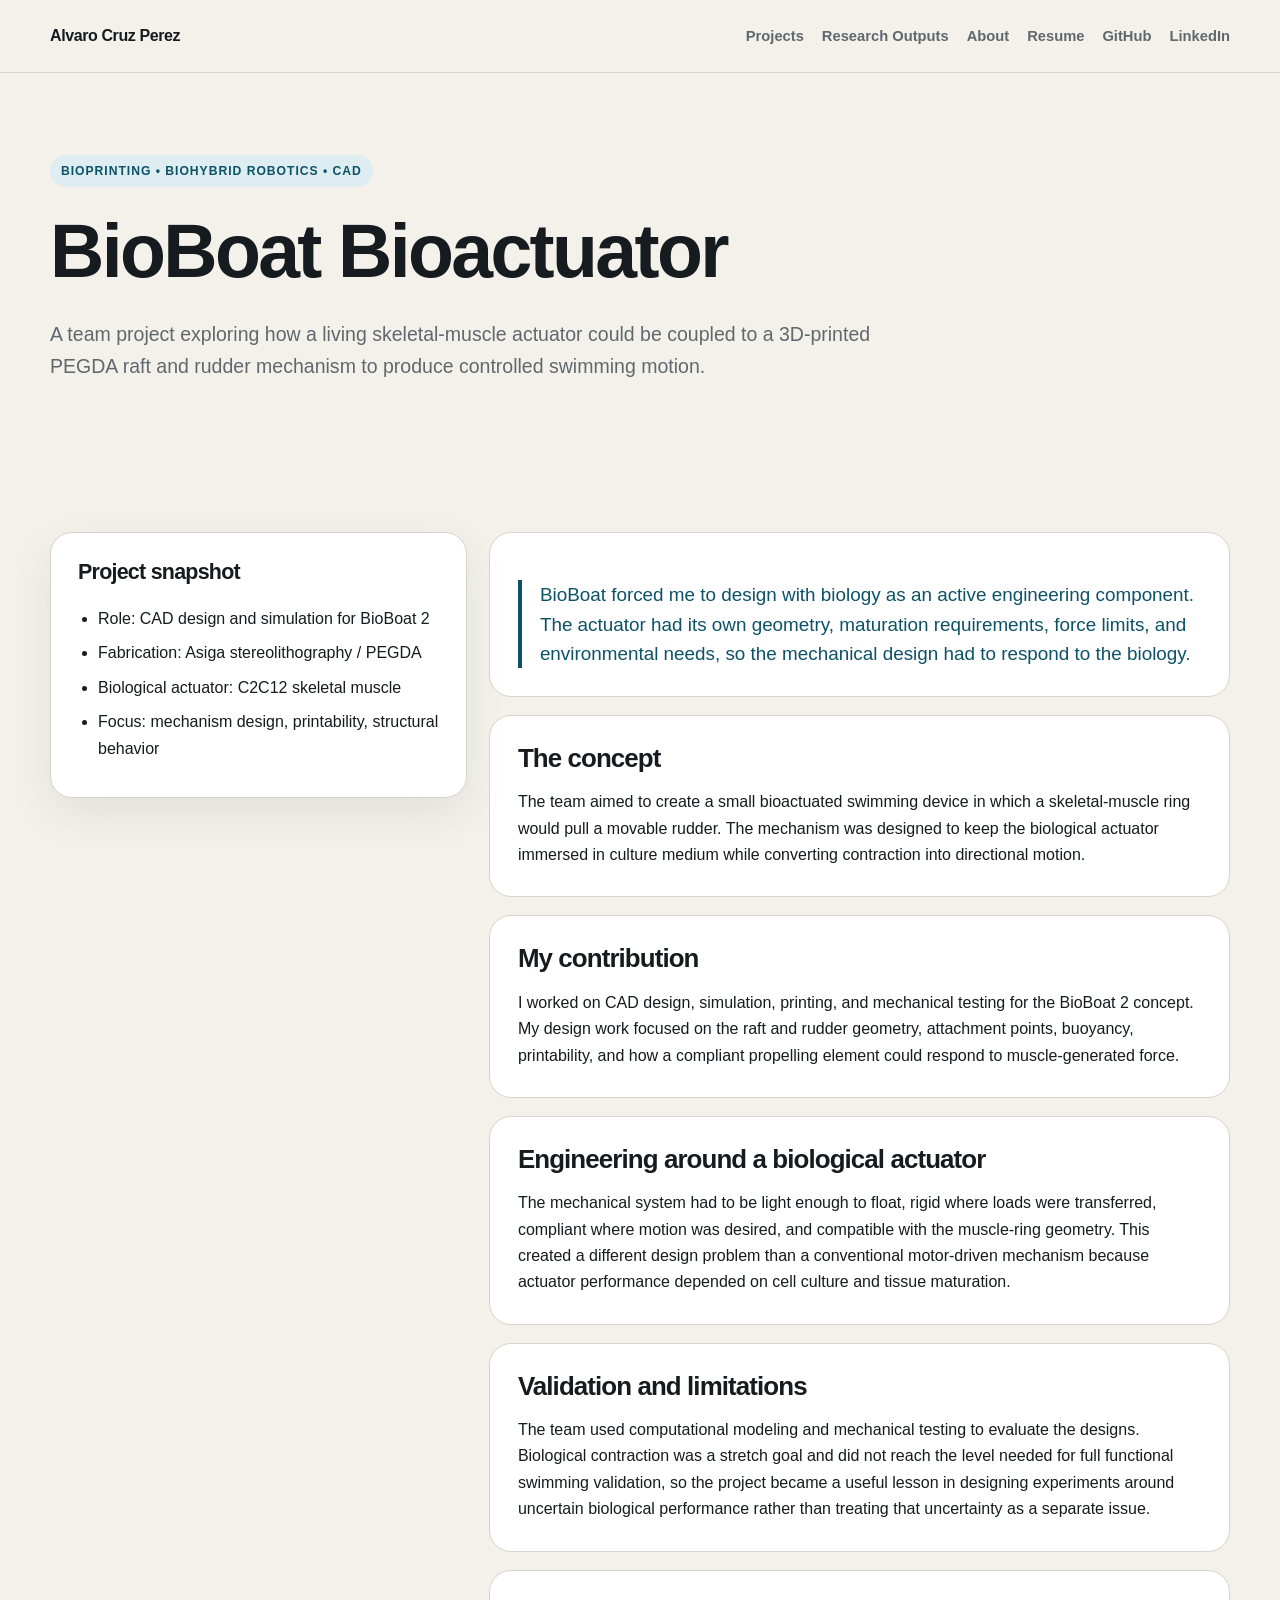
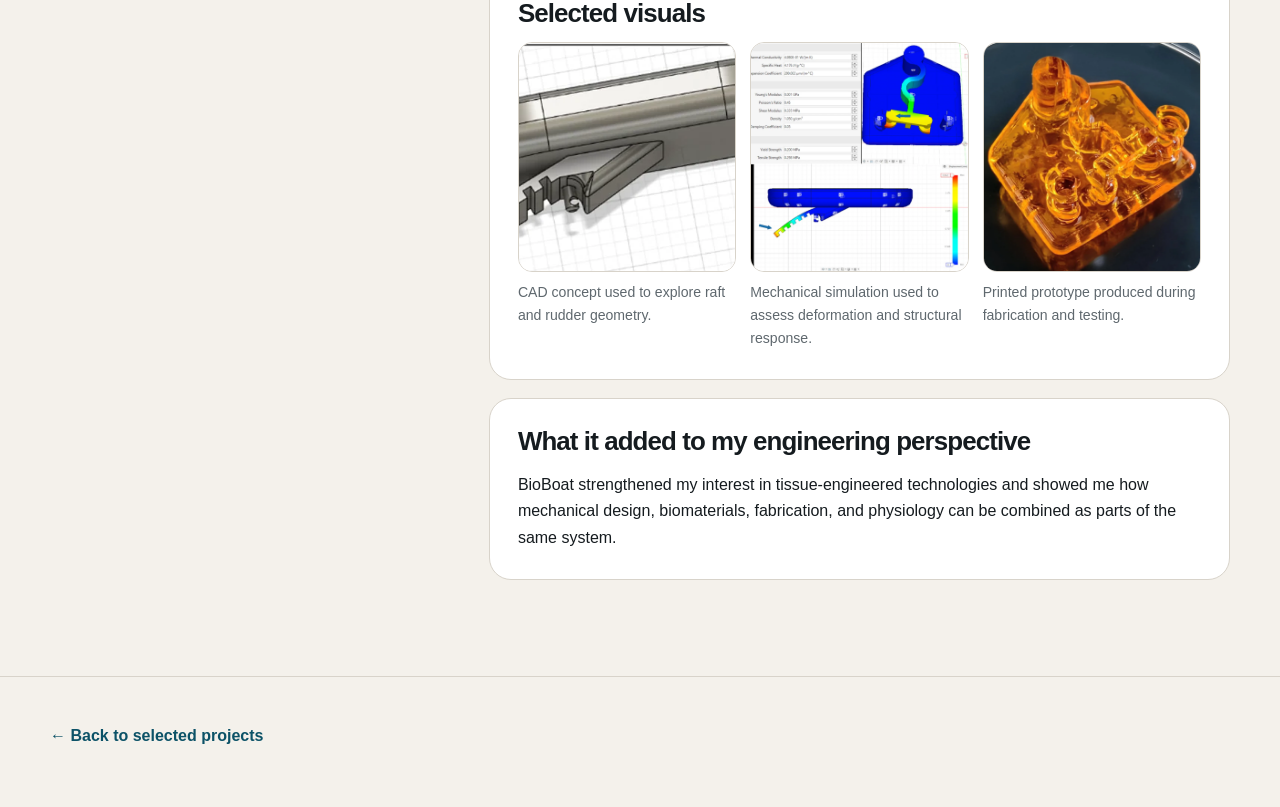
==== projects/bioboat.html @ 0483af03 "Add files via upload" ====
<!doctype html>
<html lang="en">
<head>
  <meta charset="utf-8">
  <meta name="viewport" content="width=device-width, initial-scale=1">
  <meta name="description" content="BioBoat biohybrid robotics and bioprinting project by Alvaro Cruz Perez.">
  <title>BioBoat Bioactuator | Alvaro Cruz Perez</title>
  <link rel="stylesheet" href="../assets/styles.css">
</head>
<body>
<header class="site-header"><nav class="container nav" aria-label="Primary navigation"><a class="brand" href="../index.html">Alvaro Cruz Perez</a><div class="nav-links"><a href="../index.html#projects">Projects</a><a href="../index.html#outputs">Research Outputs</a><a href="../index.html#about">About</a><a href="../resume/Alvaro_Cruz_Perez_Resume.pdf">Resume</a><a href="https://github.com/AlvaroCruz15" target="_blank" rel="noopener">GitHub</a><a href="https://www.linkedin.com/in/alvaro-cruz-perez-540413274/" target="_blank" rel="noopener">LinkedIn</a></div></nav></header>
<main>
<section class="project-hero"><div class="container"><span class="eyebrow">Bioprinting • Biohybrid Robotics • CAD</span><h1>BioBoat Bioactuator</h1><p class="hero-copy">A team project exploring how a living skeletal-muscle actuator could be coupled to a 3D-printed PEGDA raft and rudder mechanism to produce controlled swimming motion.</p></div></section>
<section class="section"><div class="container case-grid">
  <aside class="case-sidebar"><div class="card"><h3>Project snapshot</h3><ul class="list-clean"><li>Role: CAD design and simulation for BioBoat 2</li><li>Fabrication: Asiga stereolithography / PEGDA</li><li>Biological actuator: C2C12 skeletal muscle</li><li>Focus: mechanism design, printability, structural behavior</li></ul></div></aside>
  <div>
    <section class="case-section"><p class="quote">BioBoat forced me to design with biology as an active engineering component. The actuator had its own geometry, maturation requirements, force limits, and environmental needs, so the mechanical design had to respond to the biology.</p></section>
    <section class="case-section"><h2>The concept</h2><p>The team aimed to create a small bioactuated swimming device in which a skeletal-muscle ring would pull a movable rudder. The mechanism was designed to keep the biological actuator immersed in culture medium while converting contraction into directional motion.</p></section>
    <section class="case-section"><h2>My contribution</h2><p>I worked on CAD design, simulation, printing, and mechanical testing for the BioBoat 2 concept. My design work focused on the raft and rudder geometry, attachment points, buoyancy, printability, and how a compliant propelling element could respond to muscle-generated force.</p></section>
    <section class="case-section"><h2>Engineering around a biological actuator</h2><p>The mechanical system had to be light enough to float, rigid where loads were transferred, compliant where motion was desired, and compatible with the muscle-ring geometry. This created a different design problem than a conventional motor-driven mechanism because actuator performance depended on cell culture and tissue maturation.</p></section>
    <section class="case-section"><h2>Validation and limitations</h2><p>The team used computational modeling and mechanical testing to evaluate the designs. Biological contraction was a stretch goal and did not reach the level needed for full functional swimming validation, so the project became a useful lesson in designing experiments around uncertain biological performance rather than treating that uncertainty as a separate issue.</p></section>
    <section class="case-section"><h2>Selected visuals</h2><div class="gallery-grid three">
      <figure class="figure-card"><img src="../assets/images/bioboat-cad.webp" alt="CAD concept of a BioBoat raft and rudder mechanism"><figcaption>CAD concept used to explore raft and rudder geometry.</figcaption></figure>
      <figure class="figure-card"><img src="../assets/images/bioboat-simulation.webp" alt="Mechanical simulation visualization for a BioBoat design"><figcaption>Mechanical simulation used to assess deformation and structural response.</figcaption></figure>
      <figure class="figure-card"><img src="../assets/images/bioboat-prototype.webp" alt="3D-printed BioBoat prototype"><figcaption>Printed prototype produced during fabrication and testing.</figcaption></figure>
    </div></section>
    <section class="case-section"><h2>What it added to my engineering perspective</h2><p>BioBoat strengthened my interest in tissue-engineered technologies and showed me how mechanical design, biomaterials, fabrication, and physiology can be combined as parts of the same system.</p></section>
  </div>
</div></section>
</main>
<footer class="footer"><div class="container"><a href="../index.html#projects">← Back to selected projects</a></div></footer>
</body>
</html>
---- assets/styles.css ----
:root {
  --bg: #f4f1eb;
  --surface: #ffffff;
  --surface-2: #ebe7df;
  --ink: #151b1f;
  --muted: #5f686e;
  --line: #d8d3ca;
  --accent: #0c5267;
  --accent-strong: #083b4b;
  --accent-soft: #deedf1;
  --warm: #8a5d2c;
  --max: 1180px;
  --radius: 22px;
  --shadow: 0 16px 44px rgba(24, 36, 42, 0.08);
}

* { box-sizing: border-box; }
html { scroll-behavior: smooth; }
body {
  margin: 0;
  font-family: Inter, ui-sans-serif, -apple-system, BlinkMacSystemFont, "Segoe UI", sans-serif;
  background: var(--bg);
  color: var(--ink);
  line-height: 1.65;
}
img { max-width: 100%; display: block; }
a { color: inherit; }
.container { width: min(var(--max), calc(100% - 44px)); margin: 0 auto; }

.site-header {
  position: sticky;
  top: 0;
  z-index: 20;
  background: rgba(244, 241, 235, 0.94);
  backdrop-filter: blur(14px);
  border-bottom: 1px solid rgba(216, 211, 202, 0.92);
}
.nav {
  min-height: 72px;
  display: flex;
  justify-content: space-between;
  align-items: center;
  gap: 24px;
}
.brand { font-weight: 900; text-decoration: none; letter-spacing: -0.025em; }
.nav-links { display: flex; gap: 18px; align-items: center; flex-wrap: wrap; }
.nav-links a { text-decoration: none; color: var(--muted); font-size: .92rem; font-weight: 750; }
.nav-links a:hover, .nav-links a:focus-visible { color: var(--accent); }

.hero { padding: 104px 0 72px; }
.hero-grid { display: grid; grid-template-columns: 1.32fr .68fr; gap: 40px; align-items: end; }
.eyebrow {
  display: inline-flex;
  padding: 6px 11px;
  border-radius: 999px;
  background: var(--accent-soft);
  color: var(--accent);
  font-size: .76rem;
  font-weight: 850;
  letter-spacing: .08em;
  text-transform: uppercase;
}
h1, h2, h3 { line-height: 1.13; letter-spacing: -0.035em; margin-top: 0; }
h1 { font-size: clamp(3rem, 6.4vw, 5.35rem); max-width: 970px; margin: 22px 0 24px; }
h2 { font-size: clamp(2rem, 4vw, 3.15rem); margin-bottom: 14px; }
h3 { font-size: 1.34rem; }
.hero-copy { max-width: 850px; font-size: 1.22rem; color: var(--muted); margin: 0 0 30px; }
.actions { display: flex; flex-wrap: wrap; gap: 12px; }
.button {
  display: inline-flex;
  align-items: center;
  justify-content: center;
  min-height: 47px;
  padding: 0 18px;
  border-radius: 12px;
  background: var(--accent);
  border: 1px solid var(--accent);
  color: white;
  text-decoration: none;
  font-weight: 850;
}
.button:hover, .button:focus-visible { background: var(--accent-strong); border-color: var(--accent-strong); }
.button.secondary { background: transparent; color: var(--accent); }
.button.secondary:hover, .button.secondary:focus-visible { background: var(--accent-soft); }

.hero-panel {
  background: var(--surface);
  border: 1px solid var(--line);
  border-radius: var(--radius);
  padding: 26px;
  box-shadow: var(--shadow);
}
.hero-panel p { margin: 0; color: var(--muted); }
.hero-panel strong { color: var(--ink); }
.focus-list { display: flex; flex-wrap: wrap; gap: 8px; margin-top: 18px; }

.section { padding: 78px 0; }
.section.alt { background: var(--surface-2); border-top: 1px solid var(--line); border-bottom: 1px solid var(--line); }
.section-head { max-width: 820px; margin-bottom: 34px; }
.section-head p, .card p { color: var(--muted); }
.statement {
  max-width: 980px;
  font-size: clamp(1.42rem, 2.6vw, 2rem);
  line-height: 1.48;
  letter-spacing: -0.02em;
  margin: 0;
}
.statement strong { color: var(--accent); }

.capability-grid { display: grid; grid-template-columns: repeat(3, 1fr); gap: 16px; margin-top: 32px; }
.capability { border-top: 4px solid var(--accent); }
.capability h3 { margin-bottom: 7px; }
.capability p { margin-bottom: 0; }

.project-grid { display: grid; grid-template-columns: repeat(2, minmax(0,1fr)); gap: 18px; }
.card {
  background: var(--surface);
  border: 1px solid var(--line);
  border-radius: var(--radius);
  padding: 27px;
  box-shadow: var(--shadow);
}
.project-card { min-height: 330px; display: flex; flex-direction: column; }
.project-number { font-size: .8rem; color: var(--warm); font-weight: 900; letter-spacing: .07em; text-transform: uppercase; }
.project-card h3 { font-size: 1.58rem; margin: 14px 0 10px; }
.project-card .lesson { margin-top: 8px; font-weight: 700; color: var(--ink); }
.tags { display: flex; gap: 8px; flex-wrap: wrap; margin: 18px 0 24px; }
.tag {
  padding: 5px 9px;
  border-radius: 999px;
  background: var(--accent-soft);
  color: var(--accent);
  border: 1px solid #cbdde2;
  font-size: .77rem;
  font-weight: 800;
}
.card-link { margin-top: auto; text-decoration: none; color: var(--accent); font-weight: 900; }
.card-link:hover, .card-link:focus-visible { text-decoration: underline; }

.research-overview { display: grid; grid-template-columns: .9fr 1.1fr; gap: 22px; align-items: start; }
.research-steps { display: grid; gap: 12px; }
.step {
  display: grid;
  grid-template-columns: 44px 1fr;
  gap: 14px;
  align-items: start;
  padding: 18px 0;
  border-top: 1px solid var(--line);
}
.step:first-child { border-top: 0; padding-top: 0; }
.step-number { width: 36px; height: 36px; border-radius: 50%; display: grid; place-items: center; background: var(--accent); color: #fff; font-weight: 900; }
.step h3 { margin: 2px 0 5px; font-size: 1.12rem; }
.step p { margin: 0; color: var(--muted); }

.output-grid { display: grid; grid-template-columns: repeat(2, minmax(0,1fr)); gap: 18px; }
.output-card { padding: 0; overflow: hidden; display: flex; flex-direction: column; }
.output-image { aspect-ratio: 16 / 9; background: #dfe5e5; border-bottom: 1px solid var(--line); overflow: hidden; }
.output-image img { width: 100%; height: 100%; object-fit: cover; }
.output-body { padding: 24px; display: flex; flex-direction: column; flex: 1; }
.output-meta { color: var(--warm); font-size: .78rem; text-transform: uppercase; font-weight: 900; letter-spacing: .07em; }
.output-body h3 { margin: 9px 0 10px; font-size: 1.35rem; }
.output-body p { margin-top: 0; }
.output-links { display: flex; flex-wrap: wrap; gap: 12px; margin-top: auto; padding-top: 8px; }
.output-links a { color: var(--accent); font-weight: 850; text-decoration: none; }
.output-links a:hover, .output-links a:focus-visible { text-decoration: underline; }
.output-card.text-only { min-height: 260px; }
.output-card.text-only .output-body { justify-content: space-between; }

.split { display: grid; grid-template-columns: 1.05fr .95fr; gap: 20px; }
.list-clean { padding-left: 20px; margin-bottom: 0; }
.list-clean li { margin-bottom: 8px; }
.inline-links { display: flex; flex-wrap: wrap; gap: 12px; margin-top: 20px; }
.inline-links a { color: var(--accent); font-weight: 850; text-decoration: none; }
.inline-links a:hover, .inline-links a:focus-visible { text-decoration: underline; }

.project-hero { padding: 82px 0 42px; }
.project-hero h1 { font-size: clamp(2.7rem, 6vw, 4.7rem); }
.project-hero .hero-copy { max-width: 830px; }
.case-grid { display: grid; grid-template-columns: .72fr 1.28fr; gap: 22px; align-items: start; }
.case-sidebar { position: sticky; top: 94px; }
.case-section {
  background: var(--surface);
  border: 1px solid var(--line);
  border-radius: var(--radius);
  padding: 28px;
  margin-bottom: 18px;
}
.case-section h2 { font-size: 1.62rem; }
.case-section p:last-child { margin-bottom: 0; }
.quote {
  font-size: 1.18rem;
  line-height: 1.55;
  color: var(--accent);
  border-left: 4px solid var(--accent);
  padding-left: 18px;
}
.note {
  padding: 16px 18px;
  border-radius: 12px;
  background: #fff9eb;
  border: 1px solid #eadfb8;
  color: #5f5335;
  font-size: .9rem;
}
.figure-card { margin: 0; }
.figure-card img { border-radius: 14px; border: 1px solid var(--line); background: #fff; width: 100%; }
.figure-card figcaption { margin-top: 9px; color: var(--muted); font-size: .88rem; }
.gallery-grid { display: grid; grid-template-columns: repeat(2, minmax(0,1fr)); gap: 14px; }
.gallery-grid.three { grid-template-columns: repeat(3, minmax(0,1fr)); }
.gallery-grid .figure-card img { height: 230px; object-fit: cover; }
.small { color: var(--muted); font-size: .9rem; }

.footer { padding: 46px 0 58px; border-top: 1px solid var(--line); color: var(--muted); }
.footer-grid { display: flex; justify-content: space-between; gap: 24px; align-items: flex-end; flex-wrap: wrap; }
.footer a { color: var(--accent); font-weight: 750; text-decoration: none; }
.footer a:hover, .footer a:focus-visible { text-decoration: underline; }

@media (max-width: 900px) {
  .hero-grid, .project-grid, .split, .research-overview, .case-grid { grid-template-columns: 1fr; }
  .capability-grid { grid-template-columns: 1fr 1fr; }
  .case-sidebar { position: static; }
}
@media (max-width: 680px) {
  .container { width: min(var(--max), calc(100% - 28px)); }
  .nav { padding: 14px 0; align-items: flex-start; }
  .nav-links { justify-content: flex-end; gap: 10px; }
  .nav-links a:nth-child(3), .nav-links a:nth-child(4) { display: none; }
  .hero { padding-top: 66px; }
  .capability-grid, .output-grid, .gallery-grid, .gallery-grid.three { grid-template-columns: 1fr; }
  .gallery-grid .figure-card img { height: auto; }
}
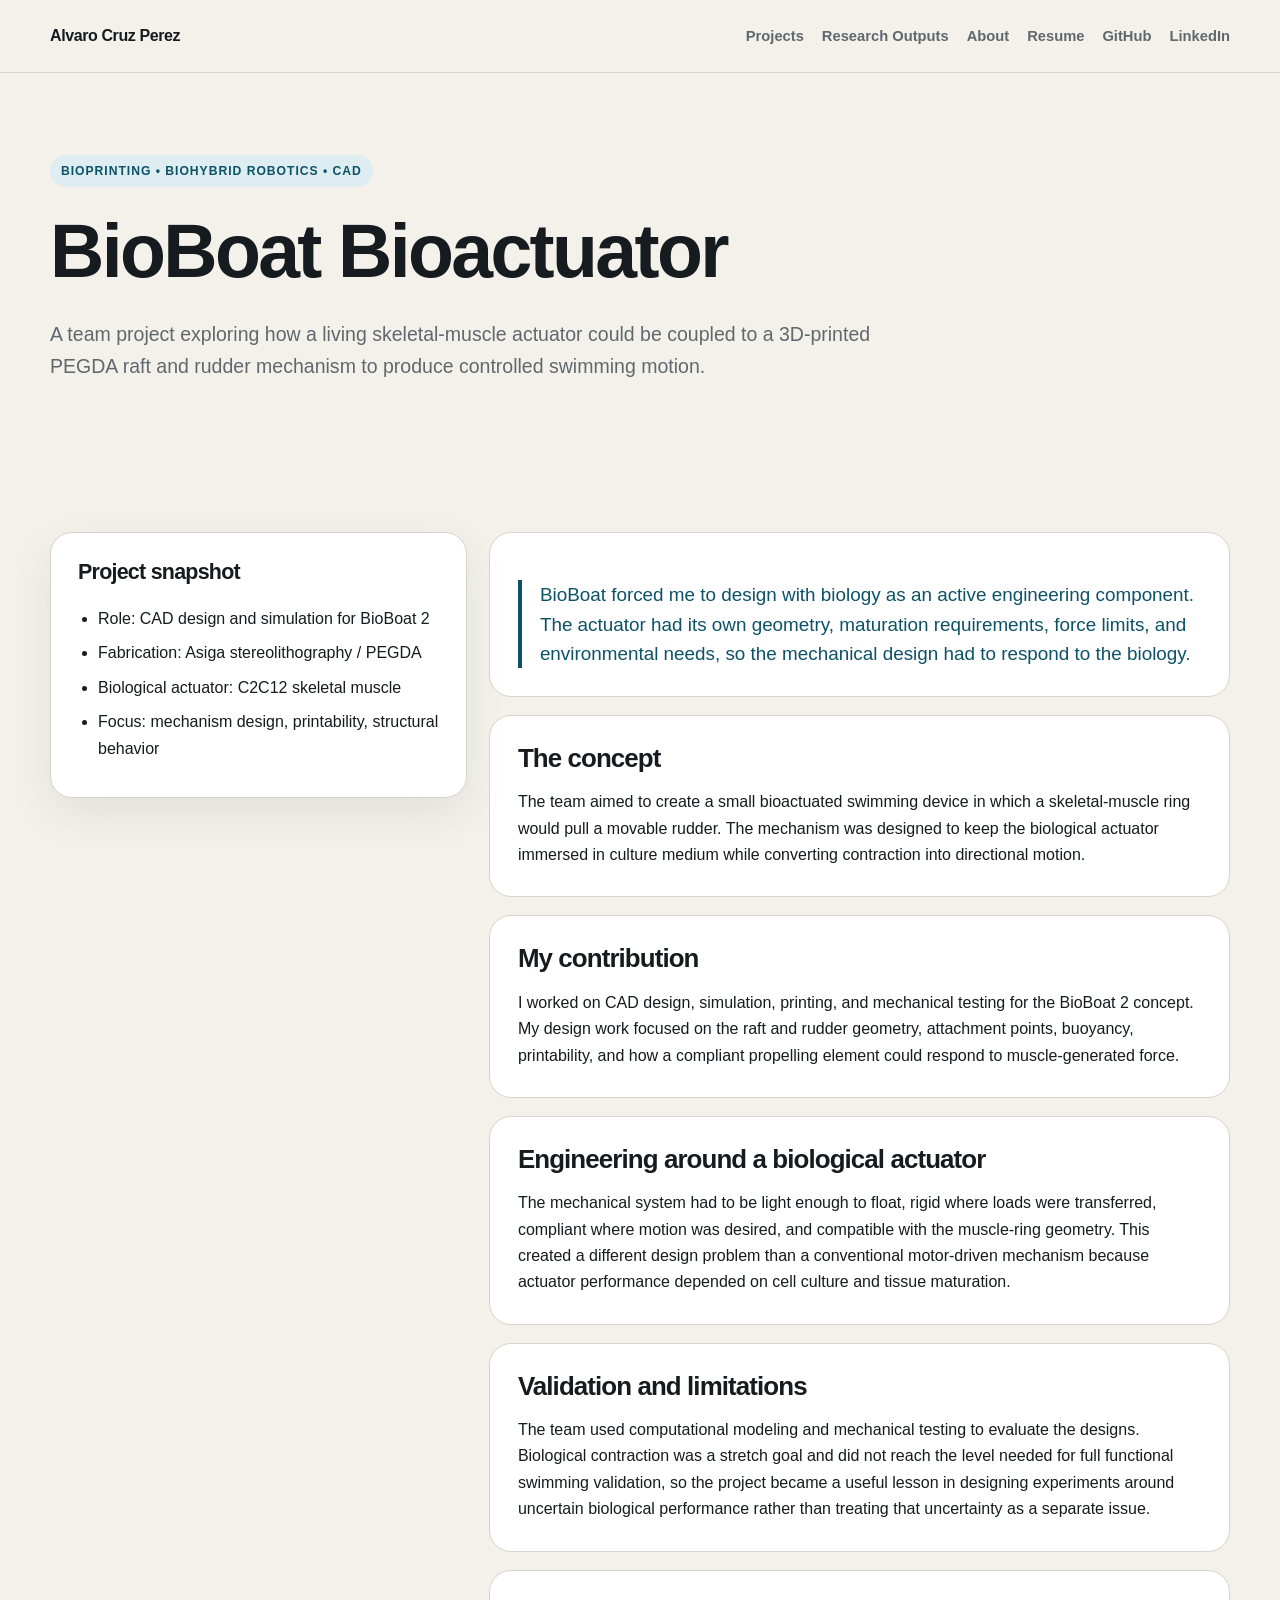
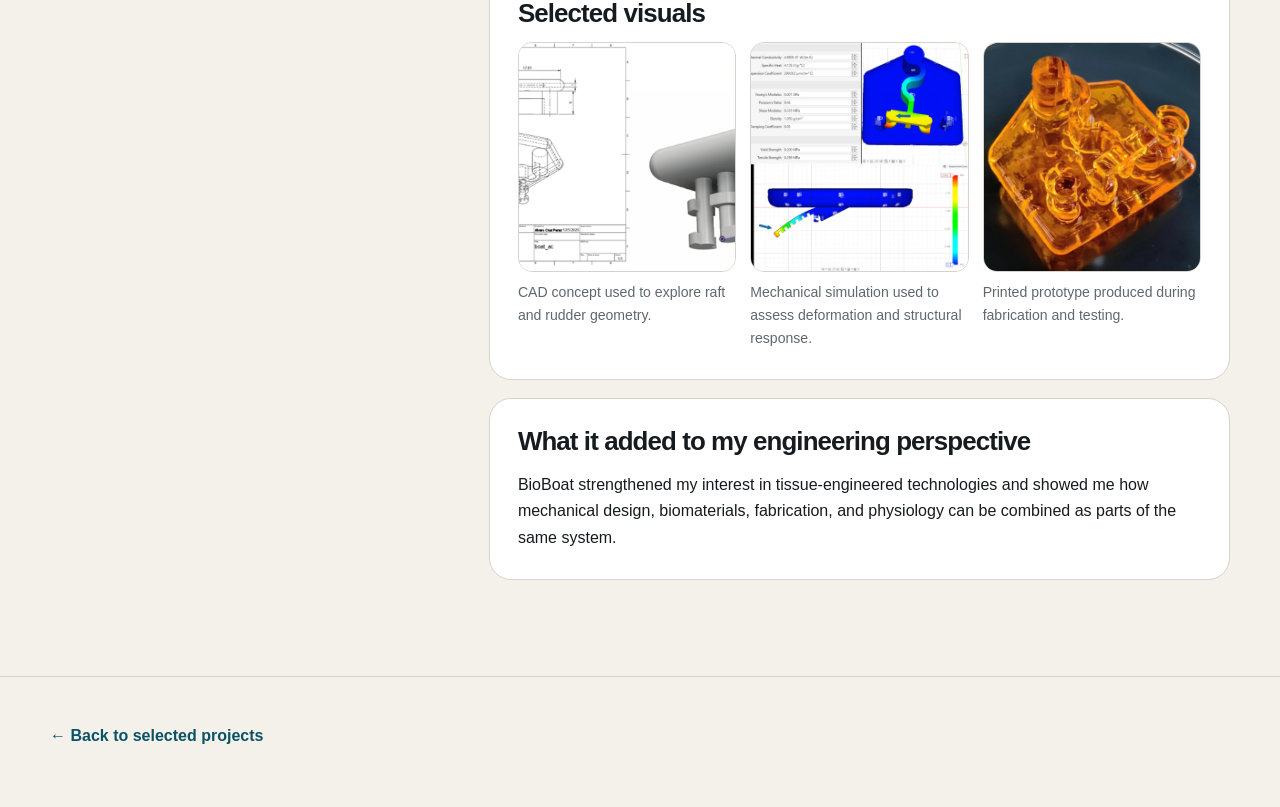
==== commit b7e35467: "Update bioboat.html" ====
--- a/projects/bioboat.html
+++ b/projects/bioboat.html
@@ -3,8 +3,8 @@
 <head>
   <meta charset="utf-8">
   <meta name="viewport" content="width=device-width, initial-scale=1">
-  <meta name="description" content="BioBoat biohybrid robotics and bioprinting project by Alvaro Cruz Perez.">
-  <title>BioBoat Bioactuator | Alvaro Cruz Perez</title>
+  <meta name="description" content="BioBoat biohybrid robotics and bioprinting project by Alvaro Alejandro Cruz Perez.">
+  <title>BioBoat Bioactuator | Alvaro Alejandro Cruz Perez</title>
   <link rel="stylesheet" href="../assets/styles.css">
 </head>
 <body>
@@ -20,7 +20,7 @@
     <section class="case-section"><h2>Engineering around a biological actuator</h2><p>The mechanical system had to be light enough to float, rigid where loads were transferred, compliant where motion was desired, and compatible with the muscle-ring geometry. This created a different design problem than a conventional motor-driven mechanism because actuator performance depended on cell culture and tissue maturation.</p></section>
     <section class="case-section"><h2>Validation and limitations</h2><p>The team used computational modeling and mechanical testing to evaluate the designs. Biological contraction was a stretch goal and did not reach the level needed for full functional swimming validation, so the project became a useful lesson in designing experiments around uncertain biological performance rather than treating that uncertainty as a separate issue.</p></section>
     <section class="case-section"><h2>Selected visuals</h2><div class="gallery-grid three">
-      <figure class="figure-card"><img src="../assets/images/bioboat-cad.webp" alt="CAD concept of a BioBoat raft and rudder mechanism"><figcaption>CAD concept used to explore raft and rudder geometry.</figcaption></figure>
+      <figure class="figure-card"><img src="../assets/images/bioboat-cad.png" alt="CAD concept of a BioBoat raft and rudder mechanism"><figcaption>CAD concept used to explore raft and rudder geometry.</figcaption></figure>
       <figure class="figure-card"><img src="../assets/images/bioboat-simulation.webp" alt="Mechanical simulation visualization for a BioBoat design"><figcaption>Mechanical simulation used to assess deformation and structural response.</figcaption></figure>
       <figure class="figure-card"><img src="../assets/images/bioboat-prototype.webp" alt="3D-printed BioBoat prototype"><figcaption>Printed prototype produced during fabrication and testing.</figcaption></figure>
     </div></section>
--- a/assets/styles.css
+++ b/assets/styles.css
@@ -112,7 +112,50 @@
 .capability h3 { margin-bottom: 7px; }
 .capability p { margin-bottom: 0; }
 
-.project-grid { display: grid; grid-template-columns: repeat(2, minmax(0,1fr)); gap: 18px; }
+.projects-section-head {
+  max-width: 900px;
+  margin-bottom: 48px;
+}
+
+.projects-main-title {
+  font-size: clamp(2.7rem, 5vw, 4.1rem);
+  line-height: 1.06;
+  margin: 14px 0 16px;
+}
+
+.project-group-heading {
+  max-width: 760px;
+  margin: 0 0 24px;
+}
+
+.project-group-heading.academic-heading {
+  margin-top: 64px;
+}
+
+.project-group-heading .eyebrow {
+  font-size: .8rem;
+  padding: 7px 12px;
+}
+
+.project-group-heading h3 {
+  font-size: clamp(1.8rem, 3vw, 2.35rem);
+  line-height: 1.12;
+  margin: 14px 0 10px;
+}
+
+.project-group-heading p {
+  color: var(--muted);
+  margin: 0;
+  max-width: 720px;
+}
+
+.project-grid {
+  display: grid;
+  grid-template-columns: repeat(2, minmax(0, 1fr));
+  gap: 22px;
+  align-items: stretch;
+}
+
 .card {
   background: var(--surface);
   border: 1px solid var(--line);
@@ -120,11 +163,122 @@
   padding: 27px;
   box-shadow: var(--shadow);
 }
-.project-card { min-height: 330px; display: flex; flex-direction: column; }
-.project-number { font-size: .8rem; color: var(--warm); font-weight: 900; letter-spacing: .07em; text-transform: uppercase; }
-.project-card h3 { font-size: 1.58rem; margin: 14px 0 10px; }
-.project-card .lesson { margin-top: 8px; font-weight: 700; color: var(--ink); }
-.tags { display: flex; gap: 8px; flex-wrap: wrap; margin: 18px 0 24px; }
+
+.project-card {
+  min-width: 0;
+  min-height: 100%;
+  display: flex;
+  flex-direction: column;
+}
+
+.project-card-visual {
+  padding: 0;
+  overflow: hidden;
+}
+
+.project-card-body {
+  padding: 27px;
+  display: flex;
+  flex-direction: column;
+  flex: 1;
+}
+
+/* Base visual area. Each project below can override height / fit / position. */
+.project-visual {
+  width: 100%;
+  height: 250px;
+  overflow: hidden;
+  position: relative;
+  background: var(--surface-2);
+  border-bottom: 1px solid var(--line);
+}
+
+.project-visual img {
+  width: 100%;
+  height: 100%;
+  display: block;
+}
+
+/* ===== CUSTOM IMAGE CONTROLS =====
+   Edit only these blocks when one image needs different sizing.
+   height controls the card's image area.
+   object-fit: contain = show the whole image.
+   object-fit: cover   = fill the area and crop if needed.
+   object-position changes which part stays visible when using cover.
+*/
+
+.cradle-visual {
+  height: 300px;
+  background: #ffffff;
+}
+.cradle-visual img {
+  object-fit: contain;
+  object-position: center;
+  padding: 10px;
+}
+
+.bioboat-visual {
+  height: 350px;
+  background: #eef2f2;
+}
+.bioboat-visual img {
+  object-fit: cover;
+  object-position: center;
+  padding: 0px;
+}
+
+.wearable-visual {
+  height: 320px;
+  background: #fff4df;
+}
+.wearable-visual img {
+  object-fit: contain;
+  object-position: center;
+  padding: 8px;
+}
+
+.handover-visual {
+  height: 280px;
+  background: #f3f3f0;
+}
+.handover-visual img {
+  object-fit: contain;
+  object-position: center;
+  padding: 8px;
+}
+
+.project-number {
+  font-size: .8rem;
+  color: var(--warm);
+  font-weight: 900;
+  letter-spacing: .07em;
+  text-transform: uppercase;
+}
+
+.project-card h3 {
+  font-size: 1.58rem;
+  margin: 14px 0 10px;
+}
+
+.project-card .lesson {
+  margin-top: 8px;
+  margin-bottom: 0;
+  font-weight: 700;
+  color: var(--ink);
+}
+
+.project-card .tags {
+  margin-top: auto;
+  padding-top: 20px;
+  margin-bottom: 20px;
+}
+
+.tags {
+  display: flex;
+  gap: 8px;
+  flex-wrap: wrap;
+}
+
 .tag {
   padding: 5px 9px;
   border-radius: 999px;
@@ -134,8 +288,74 @@
   font-size: .77rem;
   font-weight: 800;
 }
-.card-link { margin-top: auto; text-decoration: none; color: var(--accent); font-weight: 900; }
+
+.card-link {
+  text-decoration: none;
+  color: var(--accent);
+  font-weight: 900;
+}
 .card-link:hover, .card-link:focus-visible { text-decoration: underline; }
+
+/* NDA-safe visual for MACRO */
+.macro-visual {
+  height: 350px;
+  display: grid;
+  place-items: center;
+  background:
+    radial-gradient(circle at 20% 20%, rgba(12, 82, 103, .15), transparent 36%),
+    linear-gradient(135deg, #edf4f5, #dce8eb);
+}
+.macro-mark { text-align: center; }
+.macro-mark span {
+  display: block;
+  color: var(--accent);
+  font-size: clamp(2.4rem, 5vw, 3.5rem);
+  font-weight: 950;
+  line-height: 1;
+  letter-spacing: -.06em;
+}
+.macro-mark small {
+  display: block;
+  margin-top: 11px;
+  color: var(--muted);
+  font-size: .72rem;
+  font-weight: 850;
+  letter-spacing: .12em;
+  text-transform: uppercase;
+}
+
+/* CSS-only visual for gait until a project image is added */
+.gait-visual {
+  height: 350px;
+  background: linear-gradient(135deg, #e6f0f2 0%, #d7e7eb 100%);
+}
+.gait-graphic { width: 100%; height: 100%; position: relative; overflow: hidden; }
+.gait-line {
+  position: absolute;
+  width: 58%;
+  height: 3px;
+  left: 21%;
+  top: 47%;
+  background: var(--accent);
+  transform: rotate(-8deg);
+  transform-origin: center;
+}
+.gait-point {
+  position: absolute;
+  width: 18px;
+  height: 18px;
+  border-radius: 50%;
+  background: var(--accent);
+  border: 4px solid rgba(255,255,255,.9);
+  box-shadow: 0 3px 10px rgba(8,59,75,.18);
+}
+.gait-point-1 { left: 21%; top: 51%; }
+.gait-point-2 { left: 38%; top: 40%; }
+.gait-point-3 { left: 57%; top: 45%; }
+.gait-point-4 { left: 75%; top: 31%; }
+.gait-label { position: absolute; left: 26px; bottom: 22px; }
+.gait-label strong { display: block; color: var(--accent-strong); font-size: 1.1rem; }
+.gait-label small { display: block; margin-top: 3px; color: var(--muted); font-weight: 700; }
 
 .research-overview { display: grid; grid-template-columns: .9fr 1.1fr; gap: 22px; align-items: start; }
 .research-steps { display: grid; gap: 12px; }
@@ -221,6 +441,14 @@
   .case-sidebar { position: static; }
 }
 @media (max-width: 680px) {
+  .project-visual { height: 210px; }
+  .cradle-visual { height: 245px; }
+  .wearable-visual { height: 260px; }
+  .handover-visual { height: 230px; }
+  .bioboat-visual { height: 230px; }
+  .projects-main-title { font-size: 2.55rem; }
+  .project-group-heading.academic-heading { margin-top: 52px; }
+
   .container { width: min(var(--max), calc(100% - 28px)); }
   .nav { padding: 14px 0; align-items: flex-start; }
   .nav-links { justify-content: flex-end; gap: 10px; }
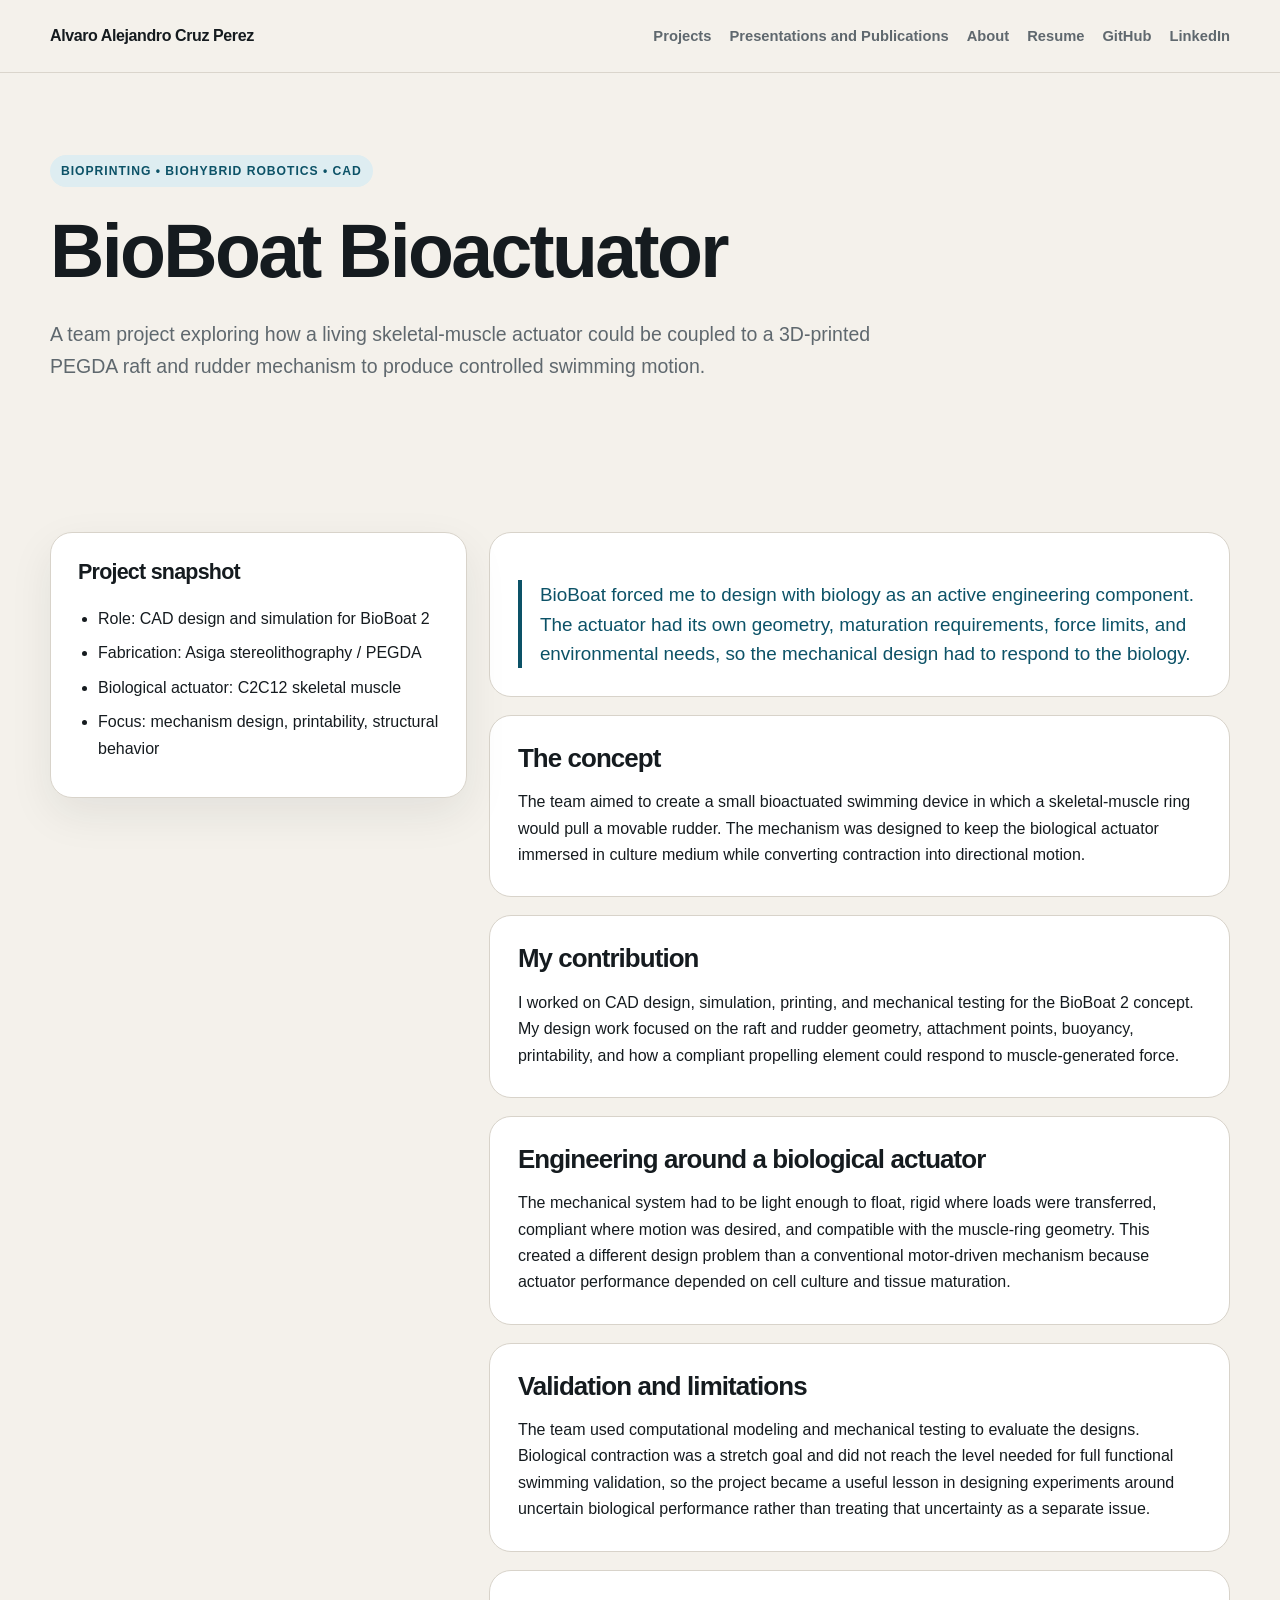
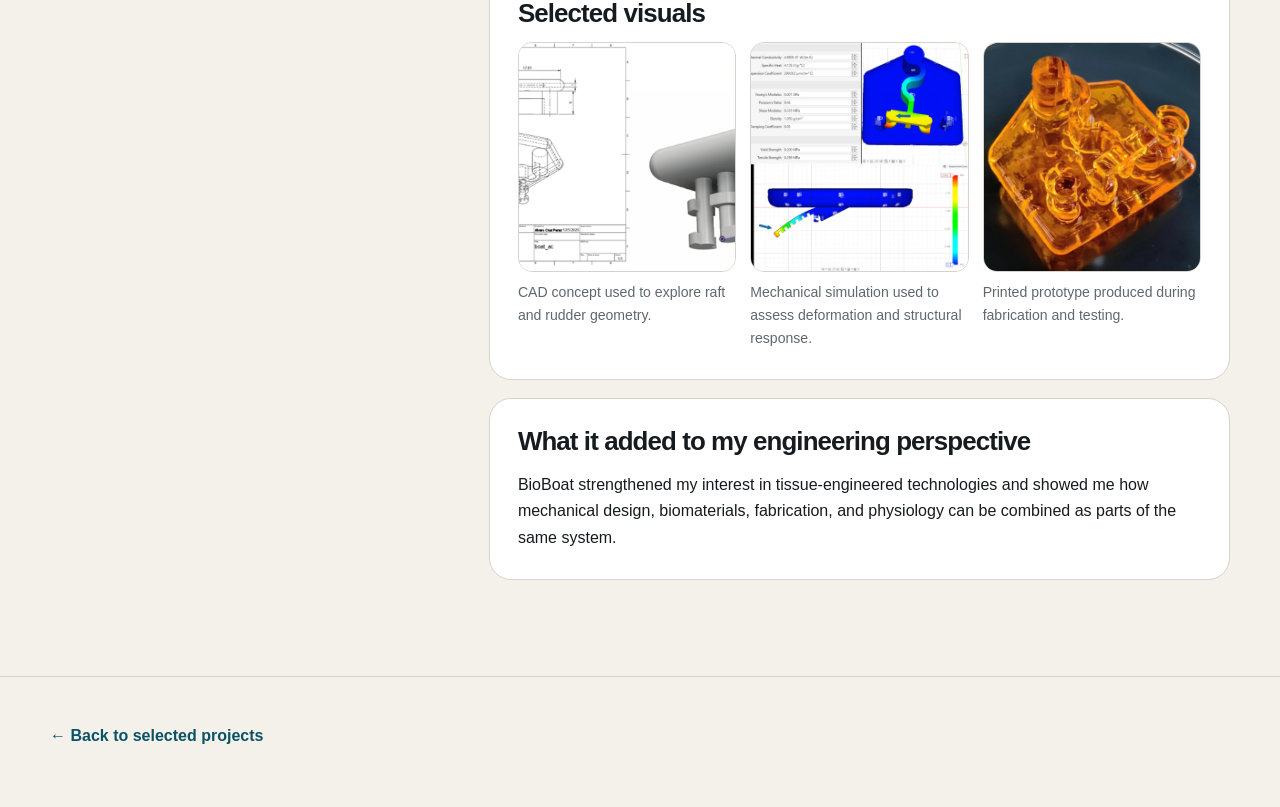
==== commit 1cc18b0d: "Update bioboat.html" ====
--- a/projects/bioboat.html
+++ b/projects/bioboat.html
@@ -8,7 +8,7 @@
   <link rel="stylesheet" href="../assets/styles.css">
 </head>
 <body>
-<header class="site-header"><nav class="container nav" aria-label="Primary navigation"><a class="brand" href="../index.html">Alvaro Cruz Perez</a><div class="nav-links"><a href="../index.html#projects">Projects</a><a href="../index.html#outputs">Research Outputs</a><a href="../index.html#about">About</a><a href="../resume/Alvaro_Cruz_Perez_Resume.pdf">Resume</a><a href="https://github.com/AlvaroCruz15" target="_blank" rel="noopener">GitHub</a><a href="https://www.linkedin.com/in/alvaro-cruz-perez-540413274/" target="_blank" rel="noopener">LinkedIn</a></div></nav></header>
+<header class="site-header"><nav class="container nav" aria-label="Primary navigation"><a class="brand" href="../index.html">Alvaro Alejandro Cruz Perez</a><div class="nav-links"><a href="../index.html#projects">Projects</a><a href="../index.html#outputs">Presentations and Publications</a><a href="../index.html#about">About</a><a href="../resume/Alvaro_Cruz_Perez_Resume.pdf">Resume</a><a href="https://github.com/AlvaroCruz15" target="_blank" rel="noopener">GitHub</a><a href="https://www.linkedin.com/in/alvaro-cruz-perez-540413274/" target="_blank" rel="noopener">LinkedIn</a></div></nav></header>
 <main>
 <section class="project-hero"><div class="container"><span class="eyebrow">Bioprinting • Biohybrid Robotics • CAD</span><h1>BioBoat Bioactuator</h1><p class="hero-copy">A team project exploring how a living skeletal-muscle actuator could be coupled to a 3D-printed PEGDA raft and rudder mechanism to produce controlled swimming motion.</p></div></section>
 <section class="section"><div class="container case-grid">
